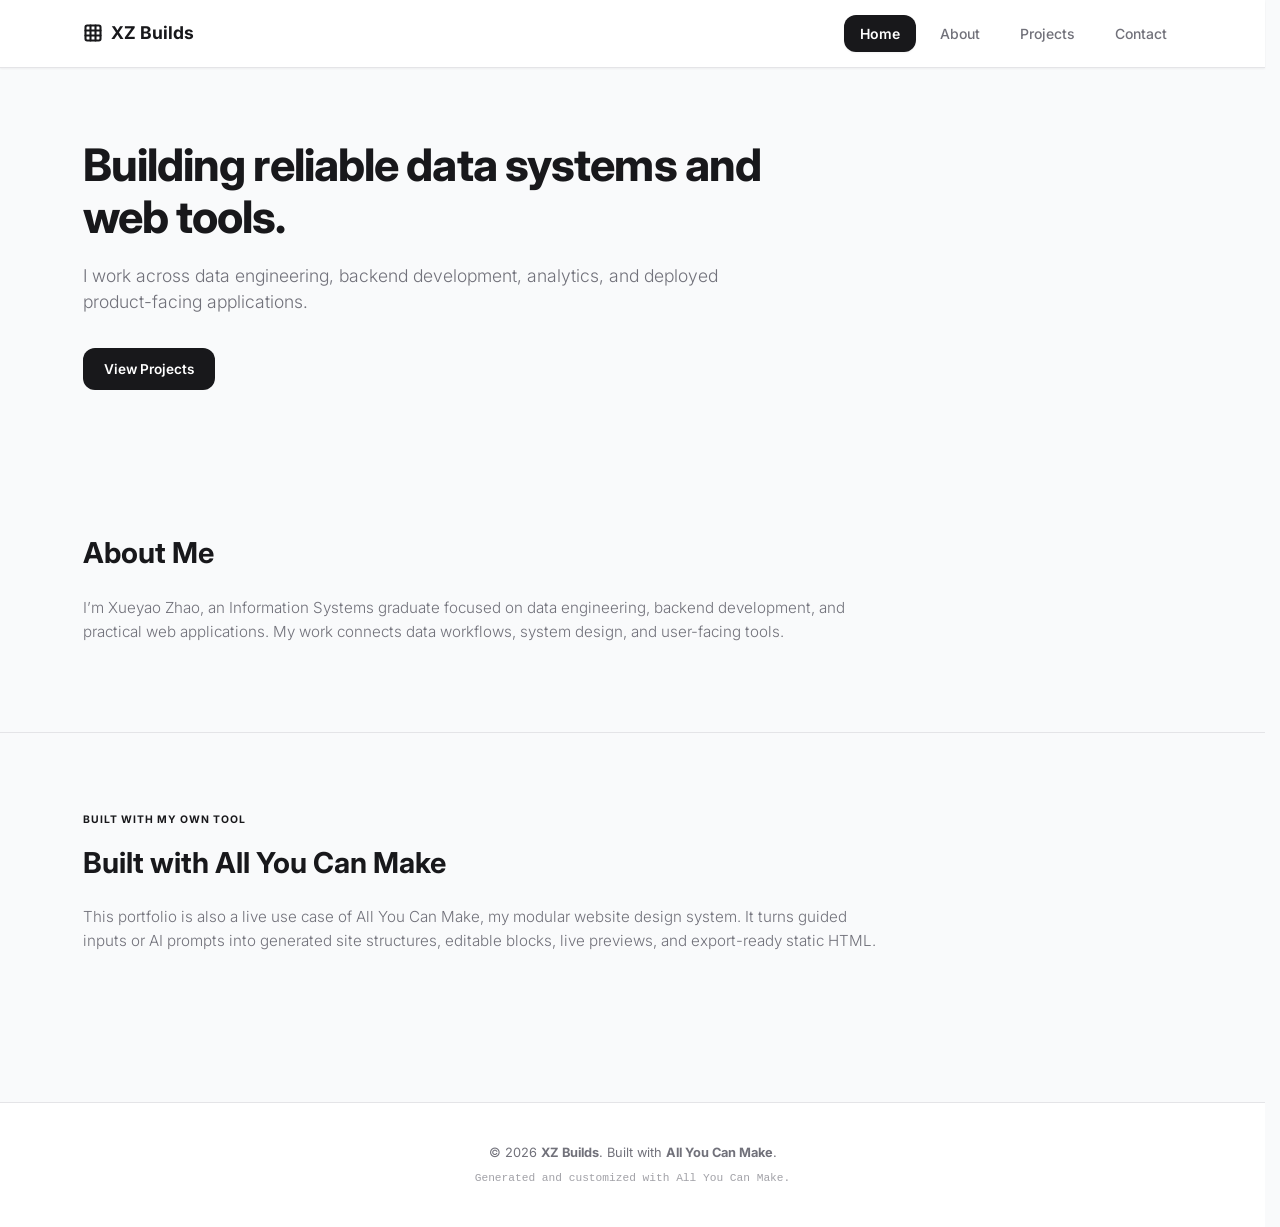
==== index.html @ 55003731 "Initial portfolio site" ====
<!DOCTYPE html>
<html lang="en">
<head>
  <meta charset="UTF-8">
  <meta name="viewport" content="width=device-width, initial-scale=1.0">
  <title>Home | XZ Builds</title>
  
  <!-- Font Preloads mapping visual standards -->
  <link rel="preconnect" href="https://fonts.googleapis.com">
  <link rel="preconnect" href="https://fonts.gstatic.com" crossorigin>
  <link href="https://fonts.googleapis.com/css2?family=Inter:wght@300;400;500;600;700&family=JetBrains+Mono:wght@400;700&family=Playfair+Display:ital,wght@0,400;0,600;0,700;1,400&display=swap" rel="stylesheet">
  
  <!-- Stylesheets link -->
  <link rel="stylesheet" href="styles.css">
  
  <!-- Shared JS logic for popup modals and interaction -->
  <script src="script.js" defer></script>
</head>
<body>

  <!-- Dynamic Compiled Header Navigation Layout -->
  <header class="site-header">
    <div class="container header-inner">
      <a href="index.html" class="site-logo">
        <svg width="20" height="20" viewBox="0 0 24 24" fill="none" stroke="currentColor" stroke-width="2.5" stroke-linecap="round" stroke-linejoin="round" style="color:var(--accent-color)"><rect x="3" y="3" width="18" height="18" rx="2" ry="2"/><line x1="9" y1="3" x2="9" y2="21"/><line x1="15" y1="3" x2="15" y2="21"/><line x1="3" y1="9" x2="21" y2="9"/><line x1="3" y1="15" x2="21" y2="15"/></svg>
        <span>XZ Builds</span>
      </a>
      <nav class="main-navigation">
        <a href="index.html" class="active">Home</a>
      <a href="about.html" class="">About</a>
      <a href="projects.html" class="">Projects</a>
      <a href="contact.html" class="">Contact</a>
      </nav>
    </div>
  </header>

  <!-- Modular Content Segments Injection -->
  <main>
    
  <!-- BLOCK SEGMENT: Hero (ID: block-hero) -->
  <section class="block block-padding-medium  " style="">
    <div class="container" style="">
      
      <div class="hero flex-align-left">
        <div class="hero-content text-left">
          <h1>Building reliable data systems and web tools.</h1>
          <p class="subtitle">I work across data engineering, backend development, analytics, and deployed product-facing applications.</p>
          <div class="actions">
            <a href="projects.html" class="btn btn-primary">View Projects</a>
          </div>
        </div>
      </div>
      
    </div>
  </section>
  

  <!-- BLOCK SEGMENT: TextSection (ID: block-intro) -->
  <section class="block block-padding-medium  " style="">
    <div class="container" style="">
      
      <div class="text-section text-left align-left">
        
        <h2>About Me</h2>
        <p class="text-pitch">I’m Xueyao Zhao, an Information Systems graduate focused on data engineering, backend development, and practical web applications. My work connects data workflows, system design, and user-facing tools.</p>
      </div>
      
    </div>
  </section>
  

  <!-- BLOCK SEGMENT: TextSection (ID: 2ocz4xg) -->
  <section class="block block-padding-medium  block-border-top" style="">
    <div class="container" style="">
      
      <div class="text-section text-left align-left">
        <span class="badge">BUILT WITH MY OWN TOOL</span>
        <h2>Built with All You Can Make</h2>
        <p class="text-pitch">This portfolio is also a live use case of All You Can Make, my modular website design system. It turns guided inputs or AI prompts into generated site structures, editable blocks, live previews, and export-ready static HTML.</p>
      </div>
      
    </div>
  </section>
  
  </main>

  <!-- Unified Footer Layout -->
  <footer class="site-footer">
    <div class="container">
      <p style="margin-bottom: 8px">&copy; 2026 <strong>XZ Builds</strong>. Built with <strong>All You Can Make</strong>.</p>
      <span style="font-size: 0.7rem; font-family: monospace; display: block; opacity: 0.65">Generated and customized with All You Can Make.</span>
    </div>
  </footer>

  <!-- Global Modal Root Container (Ensures backdrop covers whole viewport without container containment) -->
  <div id="static-modal-root">
    
  </div>

</body>
</html>
---- styles.css ----
/* Clean CSS compiled specifically for theme: Minimalist Slate */

:root {
  
  --bg-base: #f9fafb;
  --bg-surface: #ffffff;
  --border-color: #e4e4e7;
  --border-style: 1px solid var(--border-color);
  --shadow: 0 1px 2px 0 rgba(0, 0, 0, 0.05);
  --text-primary: #18181b;
  --text-secondary: #71717a;
  --accent-color: #18181b;
  --accent-hover: #27272a;
  --accent-text-color: #ffffff;
  --bg-muted: #f4f4f5;
  --radius: 12px;
  --font-family: 'Inter', sans-serif;
  --font-header: 'Inter', sans-serif;
  --bg-accent-base: #09090b;
  --text-accent-primary: #f4f4f5;
  --text-accent-secondary: #a1a1aa;
  --theme-action: #18181b;
  --theme-action-bg: transparent;
  --theme-action-border: none;
  --theme-action-shadow: none;
  --theme-action-padding: 0;
  --theme-action-radius: 0;
  --theme-action-hover: #52525b;
  --theme-action-hover-bg: transparent;
  --theme-action-hover-shadow: none;
  
  
  --palette-page-bg: #f9fafb;
  --palette-section-bg: #ffffff;
  --palette-surface-bg: #ffffff;
  --palette-elevated-bg: #ffffff;
  --palette-muted-bg: #f4f4f5;
  --palette-text-primary: #18181b;
  --palette-text-secondary: #71717a;
  --palette-border-color: #e4e4e7;
  --palette-border-style: 1px solid #e4e4e7;
  --palette-accent: #18181b;
  --palette-accent-text: #ffffff;
  --palette-tag-bg: #f4f4f5;
  --palette-tag-text: #52525b;
  --palette-metadata-label: #71717a;
  --palette-metadata-value: #18181b;
  --palette-shadow: 0 1px 2px 0 rgba(0, 0, 0, 0.05);
  --palette-radius: 12px;
  --palette-connector-bg: #ffffff;
  --palette-connector-border: 1px solid #d1d5db;
  --palette-connector-text: #475569;
  --palette-status-bg: #f1f5f9;
  --palette-status-border: 1px solid #e2e8f0;
  --palette-status-text: #18181b;
  
}

html {
  scrollbar-gutter: stable;
}

* {
  box-sizing: border-box;
}

body {
  margin: 0;
  padding: 0;
  background-color: var(--bg-base);
  color: var(--text-primary);
  font-family: var(--font-family);
  line-height: 1.5;
  -webkit-font-smoothing: antialiased;
}

h1, h2, h3, h4, h5, h6 {
  font-family: var(--font-header);
  color: var(--text-primary);
  margin-top: 0;
}

h1 {
  font-size: 2.5rem;
  line-height: 1.2;
  letter-spacing: -0.02em;
}

h2 {
  font-size: 1.8rem;
  line-height: 1.3;
}

p {
  margin-top: 0;
  margin-bottom: 1rem;
}

button, .btn {
  font-family: var(--font-family);
}

.container {
  width: 100%;
  max-width: 1140px;
  margin: 0 auto;
  padding-left: 20px;
  padding-right: 20px;
}

/* Layout Utilities & Navigation Boilerplate */
header.site-header {
  background-color: var(--bg-surface);
  border-bottom: var(--border-style);
  box-shadow: var(--shadow);
  padding: 15px 0;
  position: sticky;
  top: 0;
  z-index: 1000;
}

header.site-header .header-inner {
  display: flex;
  justify-content: space-between;
  align-items: center;
}

header.site-header .site-logo {
  font-family: var(--font-header);
  font-size: 1.1rem;
  font-weight: 700;
  color: var(--text-primary);
  text-decoration: none;
  display: flex;
  align-items: center;
  gap: 8px;
}

header.site-header nav.main-navigation {
  display: flex;
  gap: 8px;
  flex-wrap: wrap;
}

header.site-header nav.main-navigation a {
  color: var(--text-secondary);
  text-decoration: none;
  font-size: 0.875rem;
  font-weight: 500;
  padding: 8px 16px;
  border-radius: var(--radius);
  transition: all 0.2s ease-in-out;
}

header.site-header nav.main-navigation a:hover {
  color: var(--text-primary);
  background-color: var(--bg-muted);
}

header.site-header nav.main-navigation a.active {
  background-color: var(--accent-color);
  color: var(--accent-text-color) !important;
  font-weight: 600;
  box-shadow: var(--shadow);
}

footer.site-footer {
  background-color: var(--palette-surface-bg, var(--bg-surface));
  border-top: var(--palette-border-style, var(--border-style));
  padding: 40px 0;
  text-align: center;
  margin-top: 60px;
  color: var(--palette-text-secondary, var(--text-secondary));
  font-size: 0.8rem;
}

/* Base Block Design Layouts */
.block {
  overflow: hidden;
}

.block-padding-none {
  padding: 0;
}

.block-padding-small {
  padding: 2.5rem 0;
}

.block-padding-medium {
  padding: 4.5rem 0;
}

.block-padding-large {
  padding: 7rem 0;
}

.block-border-top {
  border-top: var(--border-style);
}

.block.bg-accent {
  background-color: var(--bg-accent-base);
  color: var(--text-accent-primary);
}

.block.bg-accent h1,
.block.bg-accent h2,
.block.bg-accent h3,
.block.bg-accent h4 {
  color: var(--text-accent-primary);
}

.block.bg-accent p,
.block.bg-accent .subtitle {
  color: var(--text-accent-secondary);
}

/* Hero Section */
.hero {
  display: flex;
  align-items: center;
}

.hero.flex-align-left { justify-content: flex-start; }
.hero.flex-align-center { justify-content: center; }
.hero.flex-align-right { justify-content: flex-end; }

.hero-content {
  max-width: 680px;
}

.text-left { text-align: left; }
.text-center { text-align: center; }
.text-right { text-align: right; }

.hero-content h1 {
  font-size: 2.8rem;
  margin-bottom: 1.25rem;
  font-weight: 750;
  line-height: 1.15;
}

.subtitle {
  font-size: 1.1rem;
  color: var(--text-secondary);
  line-height: 1.5;
  margin-bottom: 2rem;
  font-weight: 300;
}

.hero-content.text-center .subtitle {
  margin-left: auto;
  margin-right: auto;
}

.actions {
  display: flex;
  flex-wrap: wrap;
  gap: 12px;
}

.hero-content.text-center .actions {
  justify-content: center;
}

.hero-content.text-right .actions {
  justify-content: flex-end;
}

/* Button UI */
.btn {
  display: inline-flex;
  align-items: center;
  justify-content: center;
  padding: 10px 20px;
  font-size: 0.85rem;
  font-weight: 600;
  border-radius: var(--radius);
  text-decoration: none;
  cursor: pointer;
  transition: all 0.2s;
  border: 1px solid transparent;
}

.btn-primary {
  background-color: var(--accent-color);
  color: var(--accent-text-color) !important;
}

.btn-primary:hover {
  background-color: var(--accent-hover);
  opacity: 0.95;
}

.btn-secondary {
  background-color: var(--bg-surface);
  color: var(--text-primary);
  border: var(--border-style);
}

.btn-secondary:hover {
  background-color: var(--bg-base);
}

.btn-full {
  width: 100%;
}

/* Text Section */
.text-section {
  max-width: 800px;
  width: 100%;
}

.text-section.align-left {
  margin-left: 0;
  margin-right: auto;
  text-align: left;
}

.text-section.align-center {
  margin-left: auto;
  margin-right: auto;
  text-align: center;
}

.text-section.align-right {
  margin-left: auto;
  margin-right: 0;
  text-align: right;
}

.badge {
  display: inline-block;
  font-size: 0.65rem;
  font-weight: 700;
  text-transform: uppercase;
  letter-spacing: 0.1em;
  color: var(--accent-color);
  margin-bottom: 1rem;
  font-family: var(--font-header);
}

.text-pitch {
  font-size: 0.95rem;
  font-weight: 300;
  color: var(--text-secondary);
  line-height: 1.6;
}

/* Grid layout rules */
.grid {
  display: grid;
}

.gap-3 { gap: 12px; }
.gap-4 { gap: 20px; }

.col-1 {
  grid-template-columns: 1fr;
}

.col-2 {
  grid-template-columns: 1fr;
}

.col-3 {
  grid-template-columns: 1fr;
}

.col-4 {
  grid-template-columns: 1fr;
}

@media(min-width: 576px) {
  .col-2 {
    grid-template-columns: repeat(2, 1fr);
  }
  .col-3 {
    grid-template-columns: repeat(2, 1fr);
  }
  .col-4 {
    grid-template-columns: repeat(2, 1fr);
  }
}

@media(min-width: 768px) {
  .col-3 {
    grid-template-columns: repeat(2, 1fr);
  }
  .col-4 {
    grid-template-columns: repeat(3, 1fr);
  }
}

@media(min-width: 992px) {
  .col-2 {
    grid-template-columns: repeat(2, 1fr);
  }
  .col-3 {
    grid-template-columns: repeat(3, 1fr);
  }
  .col-4 {
    grid-template-columns: repeat(4, 1fr);
  }
}

/* General Card Design Structures */
.card {
  background-color: var(--bg-surface);
  border: var(--border-style);
  border-radius: var(--radius);
  box-shadow: var(--shadow);
  padding: 24px;
  transition: all 0.2s;
}

.card-icon {
  width: 40px;
  height: 40px;
  border-radius: 8px;
  display: flex;
  align-items: center;
  justify-content: center;
  background-color: var(--bg-base);
  margin-bottom: 16px;
  color: var(--accent-color);
}

.card-title {
  font-size: 0.95rem;
  font-weight: 700;
  margin-bottom: 8px;
}

.card-desc {
  font-size: 0.8rem;
  color: var(--text-secondary);
  font-weight: 300;
}

.section-header {
  margin-bottom: 30px;
}

/* Project and Portfolio Cards */
.project-card {
  display: flex;
  flex-direction: column;
  height: 100%;
  padding: 0;
  overflow: hidden;
}

.project-image-box {
  height: 156px;
  width: 100%;
  background-color: var(--bg-muted);
  position: relative;
  overflow: hidden;
}

.project-img {
  width: 100%;
  height: 100%;
  object-fit: cover;
}

.project-image-placeholder {
  display: flex;
  align-items: center;
  justify-content: center;
  height: 100%;
  font-family: var(--font-header);
  font-size: 0.8rem;
  color: var(--text-secondary);
}

.project-badge {
  position: absolute;
  top: 10px;
  left: 10px;
  background-color: var(--accent-color);
  color: var(--accent-text-color);
  font-size: 0.55rem;
  font-weight: 700;
  text-transform: uppercase;
  padding: 2px 6px;
  border-radius: 4px;
}

.project-body {
  padding: 20px;
  display: flex;
  flex-direction: column;
  flex-grow: 1;
}

.project-body .card-desc {
  flex-grow: 1;
}

.line-clamp-2 {
  display: -webkit-box;
  -webkit-line-clamp: 2;
  -webkit-box-orient: vertical;  
  overflow: hidden;
}

.item-action-label, .read-more, .collection-action {
  font-size: 0.75rem !important;
  font-weight: 700 !important;
  color: var(--theme-action, #4f46e5) !important;
  background-color: var(--theme-action-bg, transparent) !important;
  border: var(--theme-action-border, none) !important;
  box-shadow: var(--theme-action-shadow, none) !important;
  padding: var(--theme-action-padding, 0) !important;
  border-radius: var(--theme-action-radius, 0) !important;
  text-transform: uppercase !important;
  letter-spacing: 0.05em !important;
  transition: all 0.15s ease-in-out !important;
  cursor: pointer !important;
  display: inline-flex !important;
  align-items: center !important;
  gap: 4px !important;
  user-select: none !important;
  text-decoration: none !important;
}

.item-action-label:hover, .read-more:hover, .collection-action:hover {
  color: var(--theme-action-hover, #4338ca) !important;
  background-color: var(--theme-action-hover-bg, transparent) !important;
  box-shadow: var(--theme-action-hover-shadow, none) !important;
  text-decoration: none !important;
}

/* Curated Image Showroom Gallery */
.gallery-item {
  position: relative;
  height: 180px;
  border-radius: var(--radius);
  border: var(--border-style);
  overflow: hidden;
  cursor: pointer;
}

.gallery-item img {
  width: 100%;
  height: 100%;
  object-fit: cover;
}

.gallery-image-placeholder {
  display: flex;
  align-items: center;
  justify-content: center;
  height: 100%;
  background-color: var(--bg-muted);
}

.gallery-content {
  position: absolute;
  bottom: 0;
  left: 0;
  right: 0;
  background: linear-gradient(to top, rgba(0,0,0,0.85) 0%, rgba(0,0,0,0.4) 70%, transparent 100%);
  padding: 12px;
  color: #ffffff;
}

.gallery-title {
  display: block;
  font-size: 0.8rem;
  font-weight: 700;
}

.gallery-desc {
  display: block;
  font-size: 0.60rem;
  color: rgba(255,255,255,0.7);
  font-weight: 100;
  margin-top: 2px;
}

/* Timeline Layout */
.timeline-container {
  display: flex;
  flex-direction: column;
  gap: 16px;
  position: relative;
  max-width: 600px;
  margin: 0 auto;
}

.timeline-line {
  position: absolute;
  left: 7px;
  top: 10px;
  bottom: 10px;
  width: 2px;
  background-color: var(--border-color);
  z-index: 1;
}

.timeline-row {
  display: flex;
  gap: 20px;
  align-items: flex-start;
  position: relative;
  z-index: 2;
}

.timeline-dot {
  width: 16px;
  height: 16px;
  border-radius: 50%;
  background-color: var(--accent-color);
  border: 3px solid var(--bg-surface);
  flex-shrink: 0;
  margin-top: 14px;
}

.timeline-card {
  flex-grow: 1;
  padding: 16px;
}

.timeline-header {
  margin-bottom: 4px;
}

.timeline-date {
  font-size: 0.65rem;
  background-color: var(--bg-base);
  border: var(--border-style);
  padding: 1px 6px;
  border-radius: 4px;
  color: var(--text-secondary);
}

/* Collection layout overrides */
.list-container {
  display: flex;
  flex-direction: column;
  gap: 16px;
  width: 100%;
  box-sizing: border-box;
}

.list-container .card {
  padding: 16px !important;
  margin-bottom: 0 !important;
  border-radius: var(--radius, 12px) !important;
  box-shadow: var(--shadow-sm, 0 1px 2px 0 rgba(0, 0, 0, 0.05)) !important;
  border: var(--border-style, 1px solid #e2e8f0) !important;
}

.list-container .card:hover {
  border-color: var(--border-color-hover, #cbd5e1) !important;
}

.compact-container {
  border: var(--border-style, 1px solid #e2e8f0);
  border-radius: var(--radius, 12px);
  background-color: var(--bg-surface, #ffffff);
  overflow: hidden;
  display: flex;
  flex-direction: column;
  width: 100%;
  box-sizing: border-box;
}

.compact-row {
  display: flex;
  justify-content: space-between;
  align-items: center;
  gap: 16px;
  padding: 12px 16px;
  background: var(--bg-surface, #ffffff);
  text-align: left;
  border-bottom: 1px solid var(--border-color, #f1f5f9);
  box-sizing: border-box;
  width: 100%;
  transition: background-color 0.15s ease-in-out;
}

.compact-row:last-child {
  border-bottom: none;
}

.compact-row.interactive {
  cursor: pointer;
}

.compact-row.interactive:hover {
  background-color: var(--bg-muted, #f8fafc);
}

/* --- Collection Specific Layout Styles & Overrides --- */

.collection-tags {
  display: flex;
  flex-wrap: wrap;
  gap: 6px;
  margin-top: 10px;
}

.collection-tag {
  background-color: var(--palette-tag-bg, var(--bg-muted, #f1f5f9));
  color: var(--palette-tag-text, var(--text-secondary, #475569));
  border: 1px solid var(--palette-border-color, transparent);
  border-radius: var(--palette-radius, 4px);
  padding: 2px 8px;
  font-size: 10px;
  font-family: var(--font-mono, monospace);
  font-weight: 500;
  text-transform: uppercase;
  display: inline-block;
  max-width: 100%;
  box-sizing: border-box;
  word-wrap: break-word;
  overflow-wrap: break-word;
  white-space: normal;
  transition: background-color 0.15s ease-in-out;
}

.collection-metadata {
  display: flex;
  flex-wrap: wrap;
  gap: 12px;
  margin-top: 10px;
  width: 100%;
  box-sizing: border-box;
}

.collection-metadata-item {
  display: inline-flex;
  align-items: center;
  gap: 4px;
  font-family: var(--font-mono, monospace);
  font-size: 11px;
}

.collection-metadata-item strong {
  text-transform: uppercase;
  font-size: 9px;
  color: var(--palette-metadata-label, var(--text-secondary, #64748b));
  font-weight: 700;
}

.collection-metadata-item span {
  color: var(--palette-metadata-value, var(--text-primary, #475569));
  font-weight: 300;
}

.collection-grid {
  display: grid;
  grid-template-columns: 1fr;
  gap: 24px;
  width: 100%;
  box-sizing: border-box;
}

.collection-grid.col-1 {
  grid-template-columns: 1fr;
}
.collection-grid.col-2 {
  grid-template-columns: 1fr;
}
.collection-grid.col-3 {
  grid-template-columns: 1fr;
}
.collection-grid.col-4 {
  grid-template-columns: 1fr;
}

@media(min-width: 576px) {
  .collection-grid.col-2 {
    grid-template-columns: repeat(2, 1fr);
  }
  .collection-grid.col-3 {
    grid-template-columns: repeat(2, 1fr);
  }
  .collection-grid.col-4 {
    grid-template-columns: repeat(2, 1fr);
  }
}

@media(min-width: 768px) {
  .collection-grid.col-3 {
    grid-template-columns: repeat(2, 1fr);
  }
  .collection-grid.col-4 {
    grid-template-columns: repeat(3, 1fr);
  }
}

@media(min-width: 992px) {
  .collection-grid.col-2 {
    grid-template-columns: repeat(2, 1fr);
  }
  .collection-grid.col-3 {
    grid-template-columns: repeat(3, 1fr);
  }
  .collection-grid.col-4 {
    grid-template-columns: repeat(4, 1fr);
  }
}

.collection-grid .collection-card {
  display: flex;
  flex-direction: column;
  justify-content: space-between;
  height: 100%;
  width: 100%;
  background-color: var(--bg-surface, #ffffff);
  border: var(--border-style, 1px solid #e2e8f0);
  border-radius: var(--radius, 12px);
  box-shadow: var(--shadow-sm, 0 1px 2px 0 rgba(0, 0, 0, 0.05));
  overflow: hidden;
  transition: all 0.2s ease-in-out;
  box-sizing: border-box;
}

.collection-grid .collection-card.hover-lift {
  cursor: pointer;
}

.collection-grid .collection-card.hover-lift:hover {
  transform: translateY(-2px);
  box-shadow: var(--shadow, 0 4px 6px -1px rgba(0, 0, 0, 0.1));
  border-color: var(--border-color-hover, #cbd5e1);
}

.collection-grid .collection-image-box {
  width: 100%;
  aspect-ratio: 16 / 10;
  overflow: hidden;
  background-color: var(--bg-muted, #f8fafc);
  flex-shrink: 0;
}

.collection-grid .collection-img {
  width: 100%;
  height: 100%;
  object-fit: cover;
  display: block;
}

.collection-grid .collection-body {
  padding: 20px;
  display: flex;
  flex-direction: column;
  justify-content: space-between;
  flex-grow: 1;
  box-sizing: border-box;
  width: 100%;
}

.collection-grid .collection-title {
  font-size: 0.95rem;
  font-weight: 700;
  color: var(--text-primary, #1e293b);
  margin-top: 0;
  margin-bottom: 8px;
  word-wrap: break-word;
  overflow-wrap: break-word;
}

.collection-grid .collection-description {
  font-size: 0.8rem;
  color: var(--text-secondary, #64748b);
  margin-bottom: 12px;
  line-height: 1.5;
  word-wrap: break-word;
  overflow-wrap: break-word;
}

/* List Layout */
.collection-list {
  display: flex;
  flex-direction: column;
  gap: 16px;
  width: 100%;
  box-sizing: border-box;
}

.collection-list-row {
  display: flex;
  flex-direction: row;
  gap: 16px;
  align-items: stretch;
  padding: 16px;
  border: var(--border-style, 1px solid #e2e8f0);
  border-radius: var(--radius, 12px);
  background: var(--bg-surface, #ffffff);
  text-align: left;
  box-sizing: border-box;
  width: 100%;
  transition: all 0.2s ease-in-out;
}

.collection-list-row.hover-lift {
  cursor: pointer;
}

.collection-list-row.hover-lift:hover {
  border-color: var(--border-color-hover, #cbd5e1);
  box-shadow: var(--shadow-sm, 0 1px 2px 0 rgba(0, 0, 0, 0.05));
}

.collection-list-row .collection-image-box {
  flex-shrink: 0;
  width: 120px;
  height: 120px;
  border-radius: 8px;
  overflow: hidden;
  background-color: var(--bg-muted, #f8fafc);
}

.collection-list-row .collection-img {
  width: 100%;
  height: 100%;
  object-fit: cover;
  display: block;
}

.collection-list-row .collection-body {
  flex-grow: 1;
  display: flex;
  flex-direction: column;
  justify-content: space-between;
  min-width: 0;
  box-sizing: border-box;
  width: 100%;
}

.collection-list-row .collection-title {
  margin: 0 0 6px 0;
  font-size: 16px;
  font-weight: 700;
  color: var(--text-primary, #1e293b);
  word-wrap: break-word;
  overflow-wrap: break-word;
}

.collection-list-row .collection-description {
  margin: 0 0 8px 0;
  font-size: 13px;
  color: var(--text-secondary, #475569);
  line-height: 1.5;
  word-wrap: break-word;
  overflow-wrap: break-word;
}

/* Compact Row Index */
.collection-compact-container, .collection-compact {
  border: var(--palette-border-style, var(--border-style, 1px solid #e2e8f0));
  border-radius: var(--palette-radius, var(--radius, 12px));
  background-color: var(--palette-surface-bg, var(--bg-surface, #ffffff));
  box-shadow: var(--palette-shadow, none);
  overflow: hidden;
  display: flex;
  flex-direction: column;
  width: 100%;
  box-sizing: border-box;
}

.collection-compact-row {
  display: flex;
  justify-content: space-between;
  align-items: center;
  gap: 12px;
  padding: 12px 16px;
  background: var(--palette-surface-bg, var(--bg-surface, #ffffff));
  text-align: left;
  border-bottom: var(--palette-border-style, 1px solid var(--palette-border-color, #f1f5f9));
  box-sizing: border-box;
  width: 100%;
  transition: background-color 0.15s ease-in-out;
}

.collection-compact-row:last-child {
  border-bottom: none;
}

.collection-compact-row.interactive {
  cursor: pointer;
}

.collection-compact-row.interactive:hover {
  background-color: var(--palette-muted-bg, var(--bg-muted, #f8fafc));
}

/* Featured Showcase */
.collection-featured-container, .collection-featured {
  display: flex;
  flex-direction: column;
  gap: 16px;
  width: 100%;
  box-sizing: border-box;
}

.collection-featured-item {
  border: var(--border-style, 1px solid #e2e8f0);
  border-radius: 16px;
  overflow: hidden;
  background: var(--bg-surface, #ffffff);
  transition: all 0.2s ease-in-out;
  position: relative;
  text-align: left;
  box-sizing: border-box;
  width: 100%;
  display: flex;
  flex-direction: column;
  justify-content: space-between;
}

.collection-featured-item.hover-lift {
  cursor: pointer;
}

.collection-featured-item.hover-lift:hover {
  border-color: var(--border-color-hover, #cbd5e1);
  box-shadow: var(--shadow, 0 4px 6px -1px rgba(0, 0, 0, 0.1));
}

.collection-featured-item .collection-image-box {
  position: relative;
  width: 100%;
  height: 280px;
  flex-shrink: 0;
  background: var(--bg-muted, #f8fafc);
}

.collection-featured-item .collection-img {
  width: 100%;
  height: 100%;
  object-fit: cover;
  display: block;
}

.collection-featured-item .collection-body {
  padding: 24px;
  display: flex;
  flex-direction: column;
  justify-content: space-between;
  flex-grow: 1;
  box-sizing: border-box;
  width: 100%;
}

/* Card Grid Custom Layout rules */
.cardgrid-block {
  width: 100%;
  box-sizing: border-box;
}

.cardgrid-grid {
  display: grid;
  grid-template-columns: 1fr;
  gap: 24px;
  width: 100%;
  box-sizing: border-box;
}

@media(min-width: 576px) {
  .cardgrid-grid {
    grid-template-columns: repeat(2, 1fr);
  }
}

@media(min-width: 992px) {
  .cardgrid-grid {
    grid-template-columns: repeat(3, 1fr);
  }
}

.cardgrid-card {
  display: flex;
  flex-direction: column;
  justify-content: space-between;
  height: 100%;
  padding: 24px;
  background-color: var(--bg-surface, #ffffff);
  border: var(--border-style, 1px solid #e2e8f0);
  border-radius: var(--radius, 12px);
  text-align: left;
  box-sizing: border-box;
  overflow-wrap: break-word;
  word-wrap: break-word;
  white-space: normal;
  transition: all 0.2s ease-in-out;
}

.cardgrid-card.hover-lift {
  cursor: pointer;
}

.cardgrid-card.hover-lift:hover {
  border-color: var(--border-color-hover, #cbd5e1);
  box-shadow: var(--shadow-md, 0 4px 6px -1px rgba(0, 0, 0, 0.1), 0 2px 4px -1px rgba(0, 0, 0, 0.06));
  transform: translateY(-2px);
}

.cardgrid-card-content {
  flex-grow: 1;
  display: flex;
  flex-direction: column;
  gap: 12px;
}

.cardgrid-card-icon {
  width: 40px;
  height: 40px;
  padding: 8px;
  background: var(--bg-muted, #f8fafc);
  border-radius: 8px;
  display: flex;
  align-items: center;
  justify-content: center;
  flex-shrink: 0;
  margin-bottom: 4px;
}

.cardgrid-card-icon svg {
  width: 20px;
  height: 20px;
  color: var(--theme-action, #4f46e5);
}

.cardgrid-card-title {
  margin: 0;
  font-size: 14px;
  font-weight: 700;
  color: var(--text-primary, #1e293b);
  word-wrap: break-word;
  overflow-wrap: break-word;
  white-space: normal;
}

.cardgrid-card-desc {
  margin: 4px 0 0 0;
  font-size: 13px;
  color: var(--text-secondary, #475569);
  line-height: 1.5;
  word-wrap: break-word;
  overflow-wrap: break-word;
  white-space: normal;
  font-weight: 300;
}

.cardgrid-action {
  text-align: right;
  margin-top: auto;
  padding-top: 16px;
  display: flex;
  justify-content: flex-end;
  user-select: none;
}

/* Quote Section */
.quote-section {
  max-width: 600px;
  margin: 0 auto;
}

.quote-mark {
  font-size: 3rem;
  line-height: 1;
  font-family: serif;
  color: var(--accent-color);
  opacity: 0.4;
  height: 20px;
  display: block;
}

.quote-text {
  font-size: 1.15rem;
  line-height: 1.6;
  margin-bottom: 16px;
  color: var(--text-primary);
}

.quote-author {
  margin-top: 12px;
}

.author-name {
  font-size: 0.75rem;
  font-weight: 700;
}

.author-role {
  font-size: 0.65rem;
  color: var(--text-secondary);
  font-weight: 300;
}

/* Accordion Component FAQ */
.accordion-container {
  display: flex;
  flex-direction: column;
  gap: 12px;
  max-width: 640px;
  margin: 0 auto;
}

.accordion-item {
  padding: 0;
  overflow: hidden;
}

.accordion-question {
  padding: 16px 20px;
  background-color: var(--bg-muted);
  font-size: 0.85rem;
  color: var(--text-primary);
  border-bottom: var(--border-style);
}

.accordion-answer {
  padding: 16px 20px;
  font-size: 0.8rem;
  font-weight: 300;
  line-height: 1.5;
}

/* Call to Action Section */
.cta-section {
  max-width: 700px;
  margin: 0 auto;
}

.cta-section h2 {
  font-size: 2.1rem;
  margin-bottom: 8px;
}

/* Contact Form Block styling */
.max-w-sm {
  max-width: 480px;
  margin: 0 auto;
}

.form-group {
  margin-bottom: 15px;
}

.form-label {
  font-size: 0.65rem;
  font-weight: 700;
  margin-bottom: 5px;
  color: var(--text-secondary);
}

.form-control {
  width: 100%;
  padding: 10px 14px;
  border-radius: var(--radius);
  border: var(--border-style);
  background-color: var(--bg-base);
  color: var(--text-primary);
  font-size: 0.8rem;
  transition: all 0.2s;
}

.form-control:focus {
  outline: none;
  background-color: #ffffff;
  border-color: var(--accent-color);
}

/* AI Custom Extension Widget Box */
.custom-block-preview {
  max-width: 640px;
  margin: 0 auto;
  border-style: dashed;
}

.custom-block-tag {
  font-size: 0.65rem;
  color: var(--accent-color);
  font-weight: 700;
  letter-spacing: 0.05em;
  display: inline-flex;
  align-items: center;
  gap: 6px;
}

.accent-dot {
  width: 6px;
  height: 6px;
  background-color: var(--accent-color);
  border-radius: 50%;
}

.custom-title {
  font-size: 0.95rem;
  font-weight: 700;
}

.custom-desc {
  font-size: 0.8rem;
  font-weight: 300;
}

.custom-technical-panel {
  background-color: var(--bg-muted);
  border: var(--border-style);
  border-radius: var(--radius);
  padding: 16px;
  font-size: 0.75rem;
}

.panel-header {
  border-bottom: 1px solid var(--border-color);
  padding-bottom: 6px;
  margin-bottom: 10px;
}

.custom-specs {
  margin-bottom: 10px;
}

.specs-label {
  font-size: 0.65rem;
  color: var(--text-secondary);
  margin-bottom: 4px;
}

.specs-list {
  display: flex;
  flex-wrap: wrap;
  gap: 4px;
}

.spec-tag {
  background-color: var(--bg-surface);
  border: var(--border-style);
  font-size: 0.6rem;
  font-family: var(--font-header);
  padding: 1px 6px;
  border-radius: 4px;
}

.custom-note {
  margin-top: 4px;
  font-size: 0.7rem;
  line-height: 1.4;
}

.custom-required-alert {
  margin-top: 15px;
  background-color: rgba(37, 99, 235, 0.05);
  border: 1px solid rgba(37, 99, 235, 0.15);
  color: var(--text-primary);
  padding: 10px;
  border-radius: var(--radius);
  font-size: 0.75rem;
}

.flex { display: flex; }
.flex-col { flex-direction: column; }
.align-start { align-items: flex-start; }
.align-center { align-items: center; }
.justify-between { justify-content: space-between; }
.text-bold { font-weight: 700; }
.m-0 { margin: 0; }
.mt-3 { margin-top: 12px; }
.p-dark { color: var(--text-secondary); }

@keyframes modalFadeIn {
  from { opacity: 0; transform: scale(0.95); }
  to { opacity: 1; transform: scale(1); }
}

.site-modal-overlay, .static-modal-overlay {
  position: fixed;
  top: 0;
  left: 0;
  right: 0;
  bottom: 0;
  inset: 0;
  z-index: 99999;
  display: none;
  align-items: center;
  justify-content: center;
  background: rgba(15, 23, 42, 0.6);
  backdrop-filter: blur(4px);
  -webkit-backdrop-filter: blur(4px);
  padding: 20px;
  box-sizing: border-box;
}

.site-modal-overlay.is-open, .static-modal-overlay.is-open {
  display: flex !important;
}

.site-modal-content, .static-modal-card {
  position: relative;
  background: #ffffff;
  border-radius: 12px;
  width: 100%;
  max-width: 500px;
  max-height: calc(100vh - 40px);
  overflow-y: auto;
  padding: 24px;
  box-sizing: border-box;
  box-shadow: 0 20px 25px -5px rgba(0,0,0,0.1), 0 10px 10px -5px rgba(0,0,0,0.04);
  border: 1px solid #e2e8f0;
  animation: modalFadeIn 0.2s cubic-bezier(0.16, 1, 0.3, 1);
  outline: none;
  margin: auto;
}
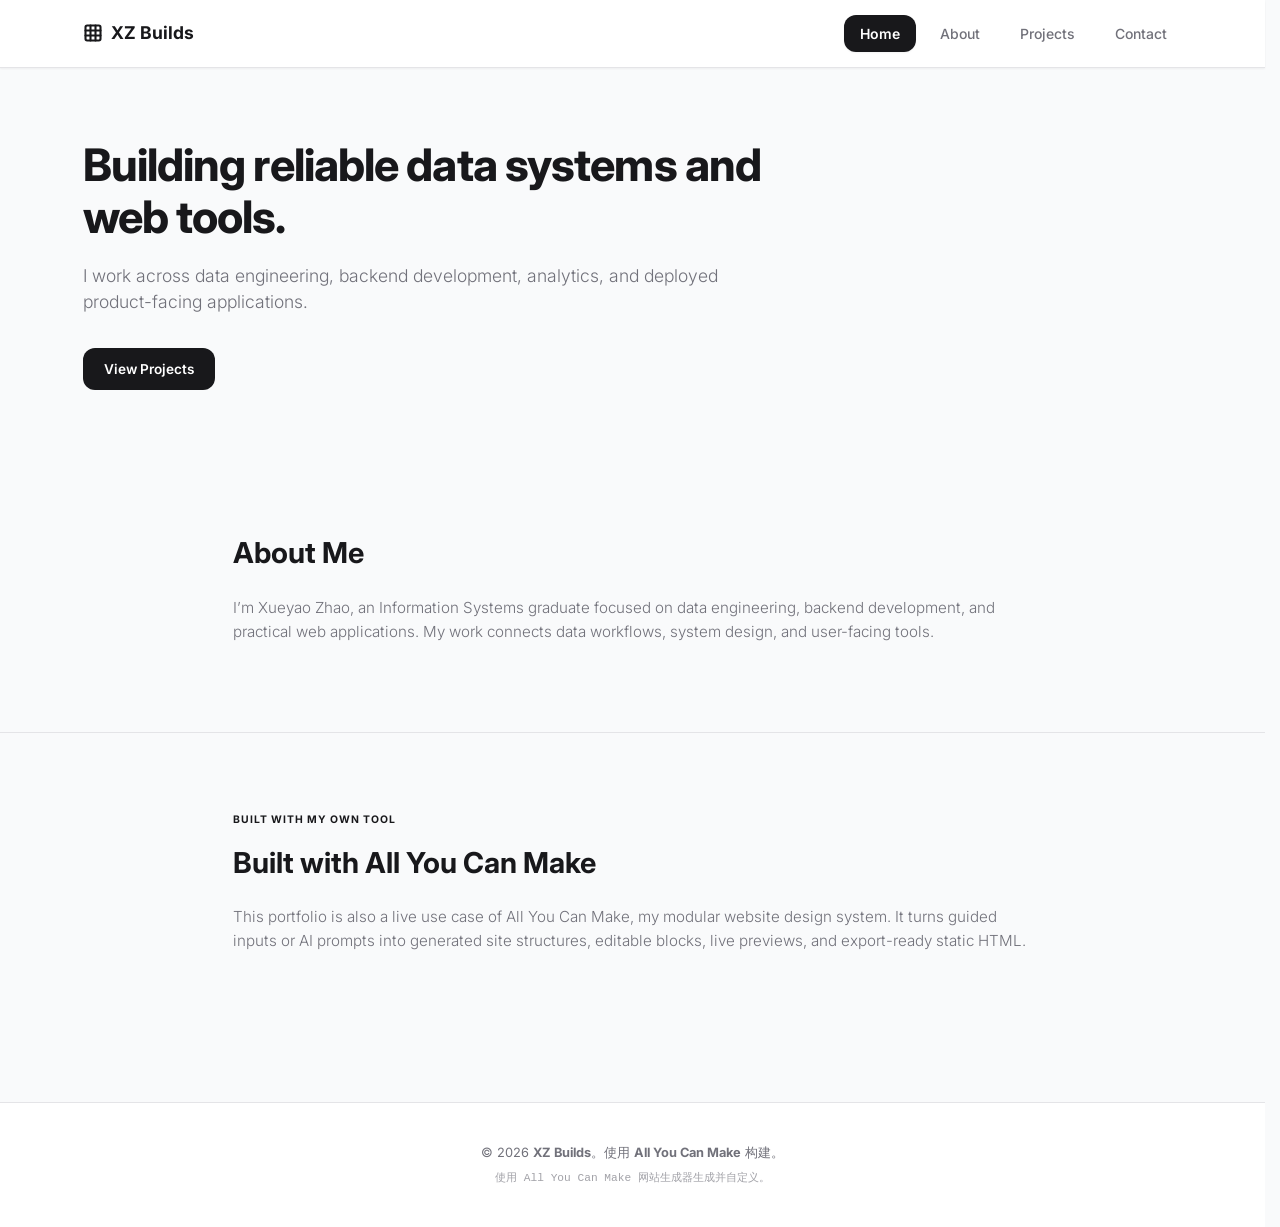
==== commit 56743f37: "Add files via upload" ====
--- a/index.html
+++ b/index.html
@@ -59,7 +59,7 @@
   <section class="block block-padding-medium  " style="">
     <div class="container" style="">
       
-      <div class="text-section text-left align-left">
+      <div class="text-section text-left">
         
         <h2>About Me</h2>
         <p class="text-pitch">I’m Xueyao Zhao, an Information Systems graduate focused on data engineering, backend development, and practical web applications. My work connects data workflows, system design, and user-facing tools.</p>
@@ -73,7 +73,7 @@
   <section class="block block-padding-medium  block-border-top" style="">
     <div class="container" style="">
       
-      <div class="text-section text-left align-left">
+      <div class="text-section text-left">
         <span class="badge">BUILT WITH MY OWN TOOL</span>
         <h2>Built with All You Can Make</h2>
         <p class="text-pitch">This portfolio is also a live use case of All You Can Make, my modular website design system. It turns guided inputs or AI prompts into generated site structures, editable blocks, live previews, and export-ready static HTML.</p>
@@ -87,8 +87,8 @@
   <!-- Unified Footer Layout -->
   <footer class="site-footer">
     <div class="container">
-      <p style="margin-bottom: 8px">&copy; 2026 <strong>XZ Builds</strong>. Built with <strong>All You Can Make</strong>.</p>
-      <span style="font-size: 0.7rem; font-family: monospace; display: block; opacity: 0.65">Generated and customized with All You Can Make.</span>
+      <p style="margin-bottom: 8px">&copy; 2026 <strong>XZ Builds</strong>。使用 <strong>All You Can Make</strong> 构建。</p>
+      <span style="font-size: 0.7rem; font-family: monospace; display: block; opacity: 0.65">使用 All You Can Make 网站生成器生成并自定义。</span>
     </div>
   </footer>
 
--- a/styles.css
+++ b/styles.css
@@ -310,25 +310,12 @@
 /* Text Section */
 .text-section {
   max-width: 800px;
-  width: 100%;
-}
-
-.text-section.align-left {
-  margin-left: 0;
-  margin-right: auto;
-  text-align: left;
-}
-
-.text-section.align-center {
+  margin: 0 auto;
+}
+
+.text-section.text-center {
   margin-left: auto;
   margin-right: auto;
-  text-align: center;
-}
-
-.text-section.align-right {
-  margin-left: auto;
-  margin-right: 0;
-  text-align: right;
 }
 
 .badge {
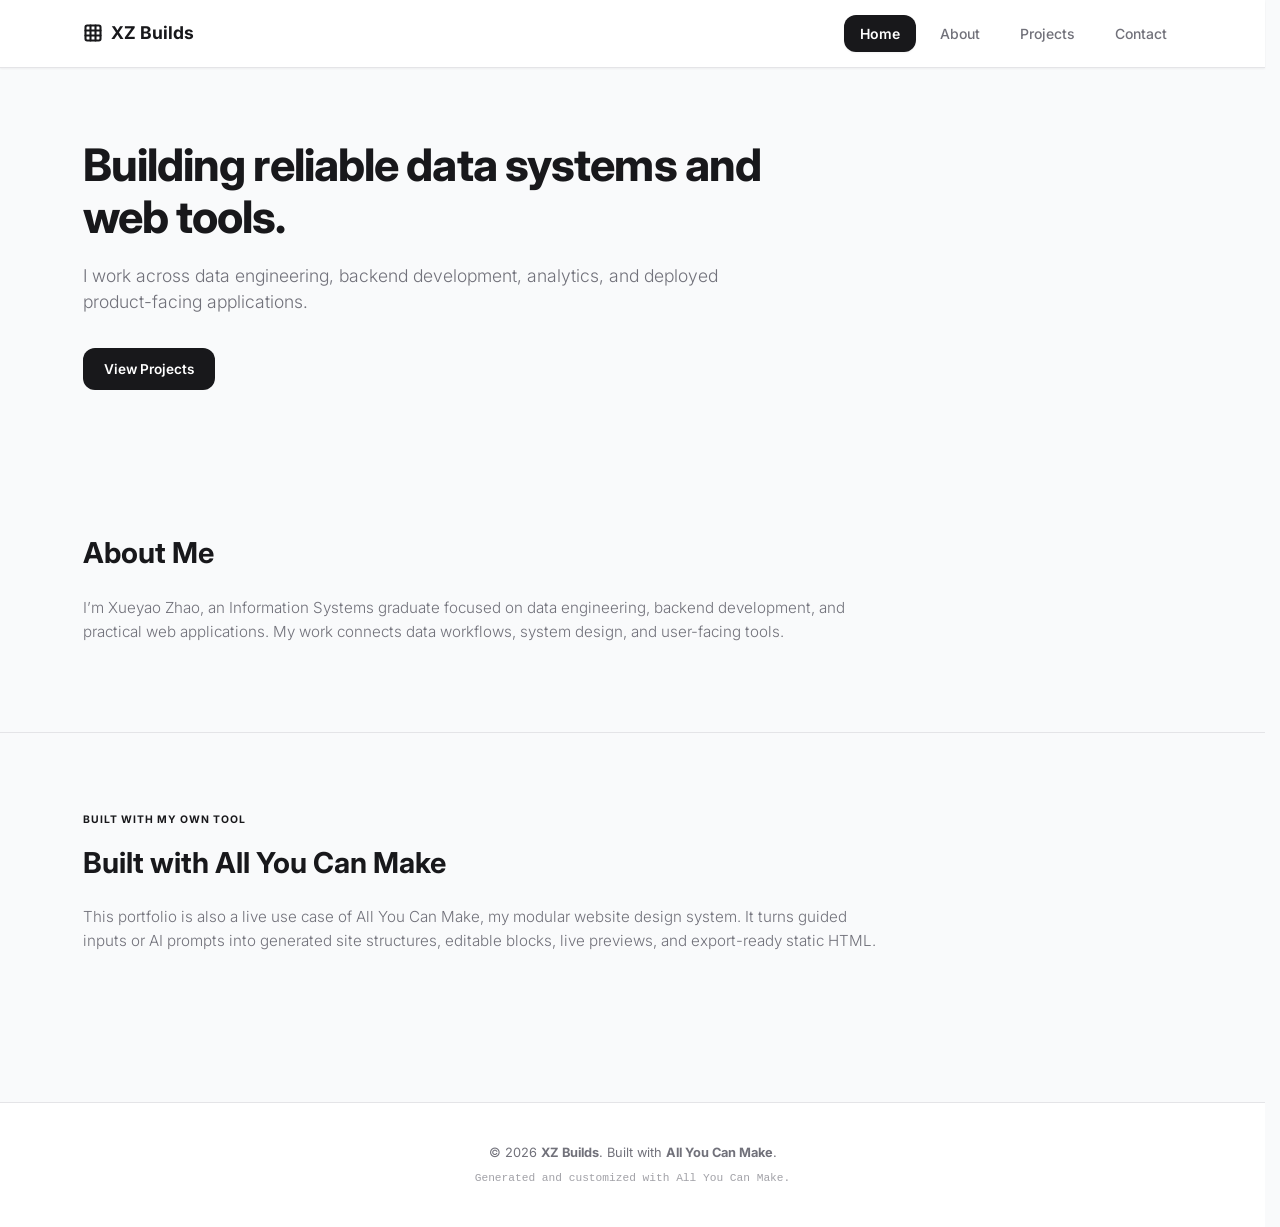
==== commit 491d49e4: "Add files via upload" ====
--- a/index.html
+++ b/index.html
@@ -59,7 +59,7 @@
   <section class="block block-padding-medium  " style="">
     <div class="container" style="">
       
-      <div class="text-section text-left">
+      <div class="text-section text-left align-left">
         
         <h2>About Me</h2>
         <p class="text-pitch">I’m Xueyao Zhao, an Information Systems graduate focused on data engineering, backend development, and practical web applications. My work connects data workflows, system design, and user-facing tools.</p>
@@ -73,7 +73,7 @@
   <section class="block block-padding-medium  block-border-top" style="">
     <div class="container" style="">
       
-      <div class="text-section text-left">
+      <div class="text-section text-left align-left">
         <span class="badge">BUILT WITH MY OWN TOOL</span>
         <h2>Built with All You Can Make</h2>
         <p class="text-pitch">This portfolio is also a live use case of All You Can Make, my modular website design system. It turns guided inputs or AI prompts into generated site structures, editable blocks, live previews, and export-ready static HTML.</p>
@@ -87,8 +87,8 @@
   <!-- Unified Footer Layout -->
   <footer class="site-footer">
     <div class="container">
-      <p style="margin-bottom: 8px">&copy; 2026 <strong>XZ Builds</strong>。使用 <strong>All You Can Make</strong> 构建。</p>
-      <span style="font-size: 0.7rem; font-family: monospace; display: block; opacity: 0.65">使用 All You Can Make 网站生成器生成并自定义。</span>
+      <p style="margin-bottom: 8px">&copy; 2026 <strong>XZ Builds</strong>. Built with <strong>All You Can Make</strong>.</p>
+      <span style="font-size: 0.7rem; font-family: monospace; display: block; opacity: 0.65">Generated and customized with All You Can Make.</span>
     </div>
   </footer>
 
--- a/styles.css
+++ b/styles.css
@@ -310,12 +310,25 @@
 /* Text Section */
 .text-section {
   max-width: 800px;
-  margin: 0 auto;
-}
-
-.text-section.text-center {
-  margin-left: auto;
-  margin-right: auto;
+  width: 100%;
+}
+
+.text-section.align-left {
+  margin-left: 0 !important;
+  margin-right: auto !important;
+  text-align: left !important;
+}
+
+.text-section.align-center {
+  margin-left: auto !important;
+  margin-right: auto !important;
+  text-align: center !important;
+}
+
+.text-section.align-right {
+  margin-left: auto !important;
+  margin-right: 0 !important;
+  text-align: right !important;
 }
 
 .badge {
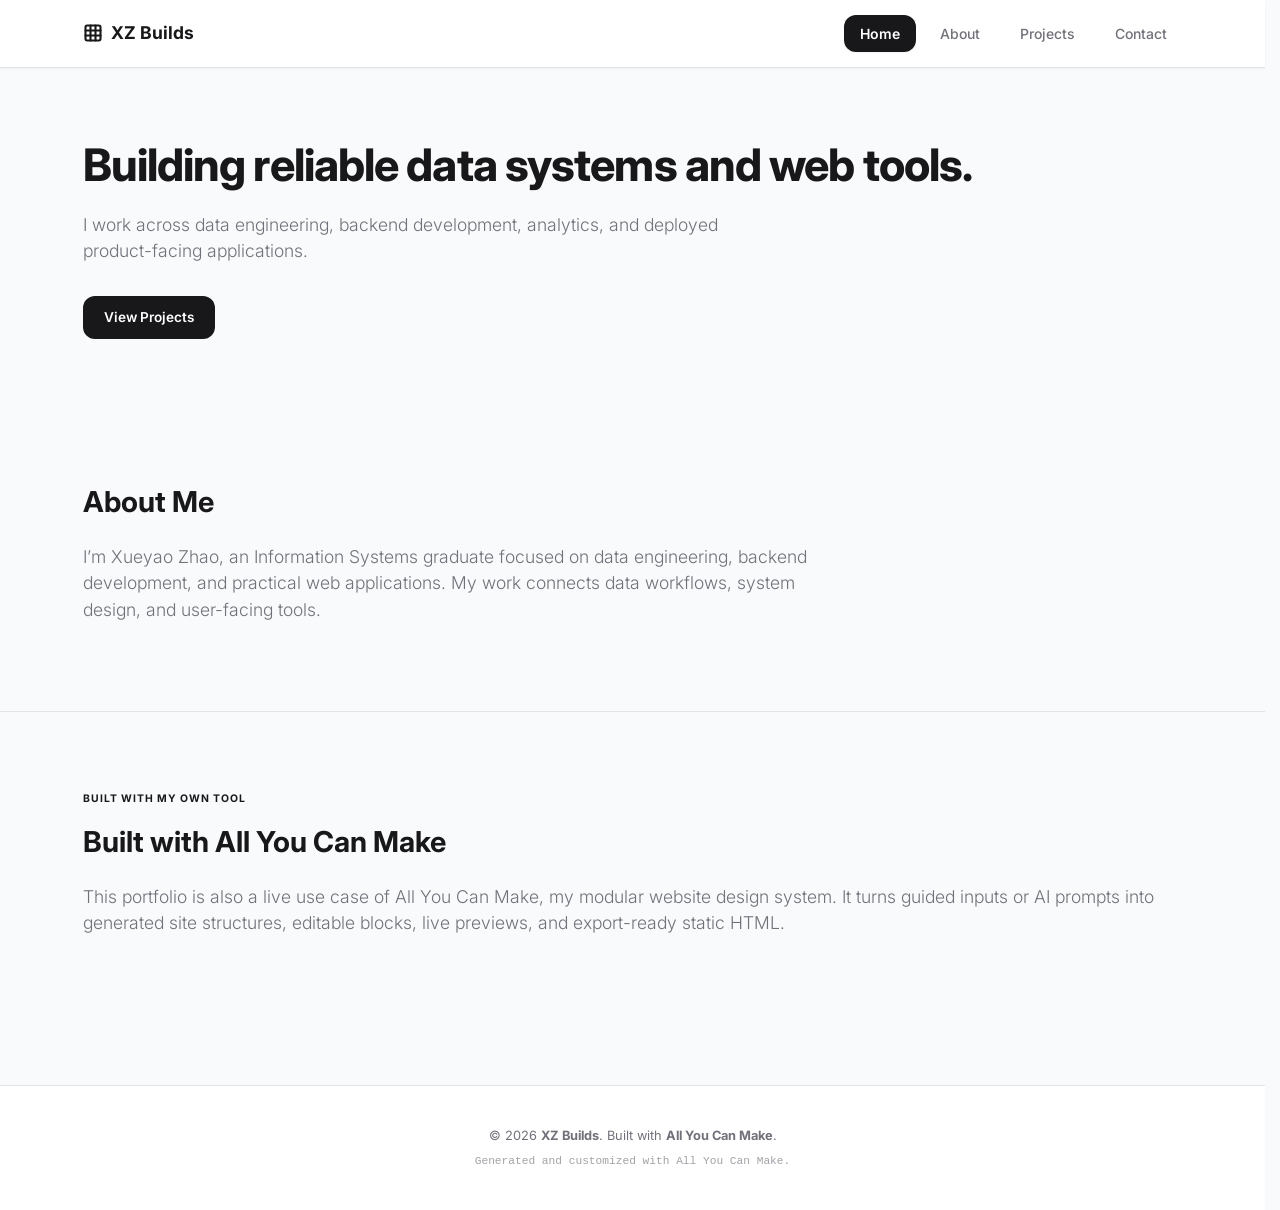
==== commit 9d71e61a: "Add files via upload" ====
--- a/index.html
+++ b/index.html
@@ -59,7 +59,7 @@
   <section class="block block-padding-medium  " style="">
     <div class="container" style="">
       
-      <div class="text-section text-left align-left">
+      <div class="text-section text-left align-left ">
         
         <h2>About Me</h2>
         <p class="text-pitch">I’m Xueyao Zhao, an Information Systems graduate focused on data engineering, backend development, and practical web applications. My work connects data workflows, system design, and user-facing tools.</p>
@@ -73,7 +73,7 @@
   <section class="block block-padding-medium  block-border-top" style="">
     <div class="container" style="">
       
-      <div class="text-section text-left align-left">
+      <div class="text-section text-left align-left width-full">
         <span class="badge">BUILT WITH MY OWN TOOL</span>
         <h2>Built with All You Can Make</h2>
         <p class="text-pitch">This portfolio is also a live use case of All You Can Make, my modular website design system. It turns guided inputs or AI prompts into generated site structures, editable blocks, live previews, and export-ready static HTML.</p>
--- a/styles.css
+++ b/styles.css
@@ -220,6 +220,7 @@
 .hero {
   display: flex;
   align-items: center;
+  width: 100%;
 }
 
 .hero.flex-align-left { justify-content: flex-start; }
@@ -227,7 +228,8 @@
 .hero.flex-align-right { justify-content: flex-end; }
 
 .hero-content {
-  max-width: 680px;
+  width: 100%;
+  max-width: 100%;
 }
 
 .text-left { text-align: left; }
@@ -249,15 +251,34 @@
   font-weight: 300;
 }
 
+.hero-content .subtitle {
+  max-width: 672px; /* max-w-2xl parity scale */
+  width: 100%;
+}
+
+.hero-content.text-left .subtitle {
+  margin-left: 0;
+  margin-right: auto;
+}
+
 .hero-content.text-center .subtitle {
   margin-left: auto;
   margin-right: auto;
 }
 
+.hero-content.text-right .subtitle {
+  margin-left: auto;
+  margin-right: 0;
+}
+
 .actions {
   display: flex;
   flex-wrap: wrap;
   gap: 12px;
+}
+
+.hero-content.text-left .actions {
+  justify-content: flex-start;
 }
 
 .hero-content.text-center .actions {
@@ -309,7 +330,7 @@
 
 /* Text Section */
 .text-section {
-  max-width: 800px;
+  max-width: 768px; /* max-w-3xl parity value */
   width: 100%;
 }
 
@@ -329,6 +350,10 @@
   margin-left: auto !important;
   margin-right: 0 !important;
   text-align: right !important;
+}
+
+.text-section.width-full {
+  max-width: 100% !important;
 }
 
 .badge {
@@ -343,10 +368,10 @@
 }
 
 .text-pitch {
-  font-size: 0.95rem;
+  font-size: 1.1rem;
   font-weight: 300;
   color: var(--text-secondary);
-  line-height: 1.6;
+  line-height: 1.5;
 }
 
 /* Grid layout rules */
